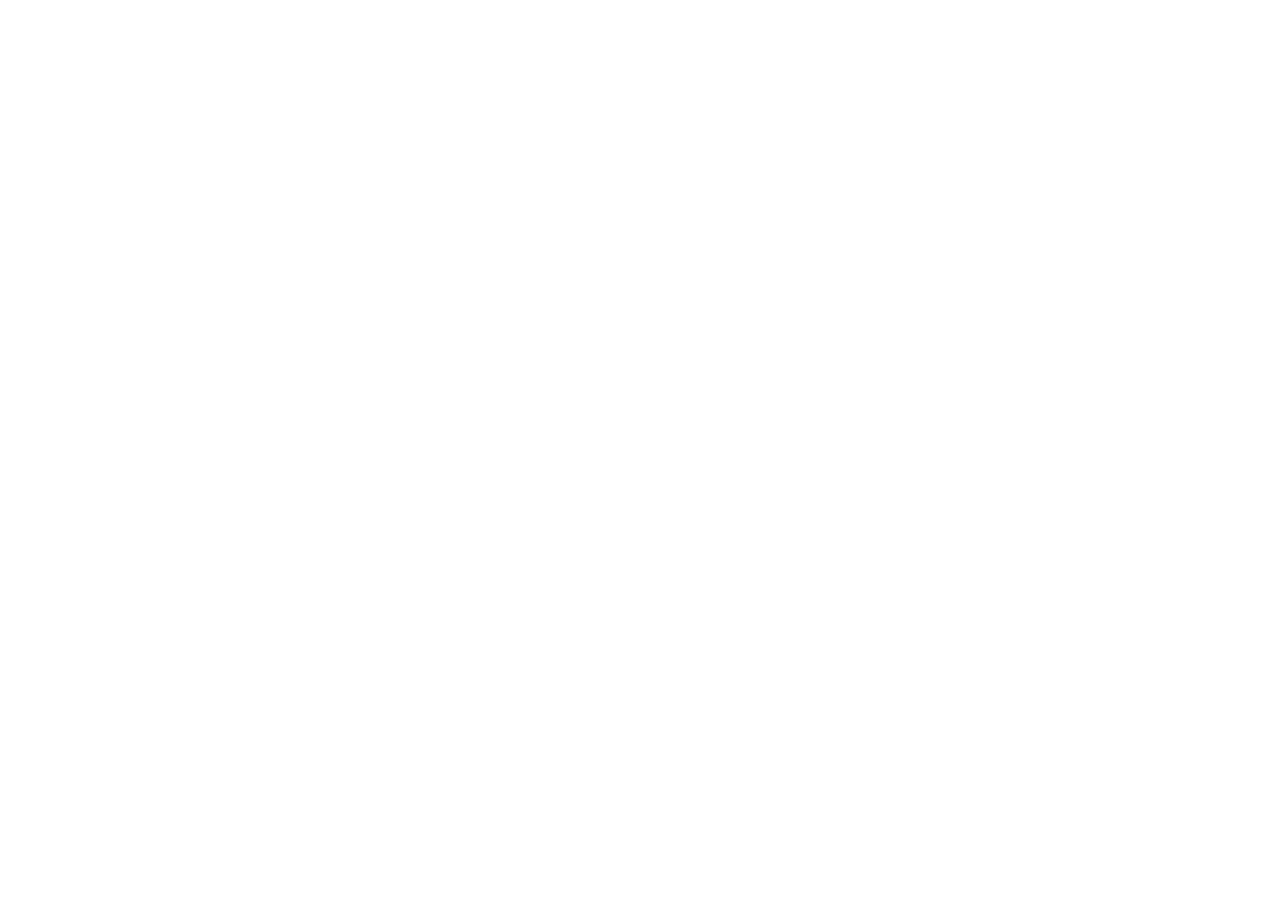
==== index.html @ b10e8067 "Configura o Projeto" ====
<!DOCTYPE html>
<html lang="en">
    <head>
    <meta charset="UTF-8">
    <meta name="viewport" content="width=device-width, initial-scale=1.0">
    <title>Document</title>

    <link href="https://cdn.jsdelivr.net/npm/bootstrap@5.3.3/dist/css/bootstrap.min.css" rel="stylesheet" integrity="sha384-QWTKZyjpPEjISv5WaRU9OFeRpok6YctnYmDr5pNlyT2bRjXh0JMhjY6hW+ALEwIH" crossorigin="anonymous">
    <link rel="stylesheet" href="css/custom.css">
    </head>
    <body>

        <script src="https://cdn.jsdelivr.net/npm/bootstrap@5.3.3/dist/js/bootstrap.bundle.min.js" integrity="sha384-YvpcrYf0tY3lHB60NNkmXc5s9fDVZLESaAA55NDzOxhy9GkcIdslK1eN7N6jIeHz" crossorigin="anonymous"></script>
    </body>
</html>
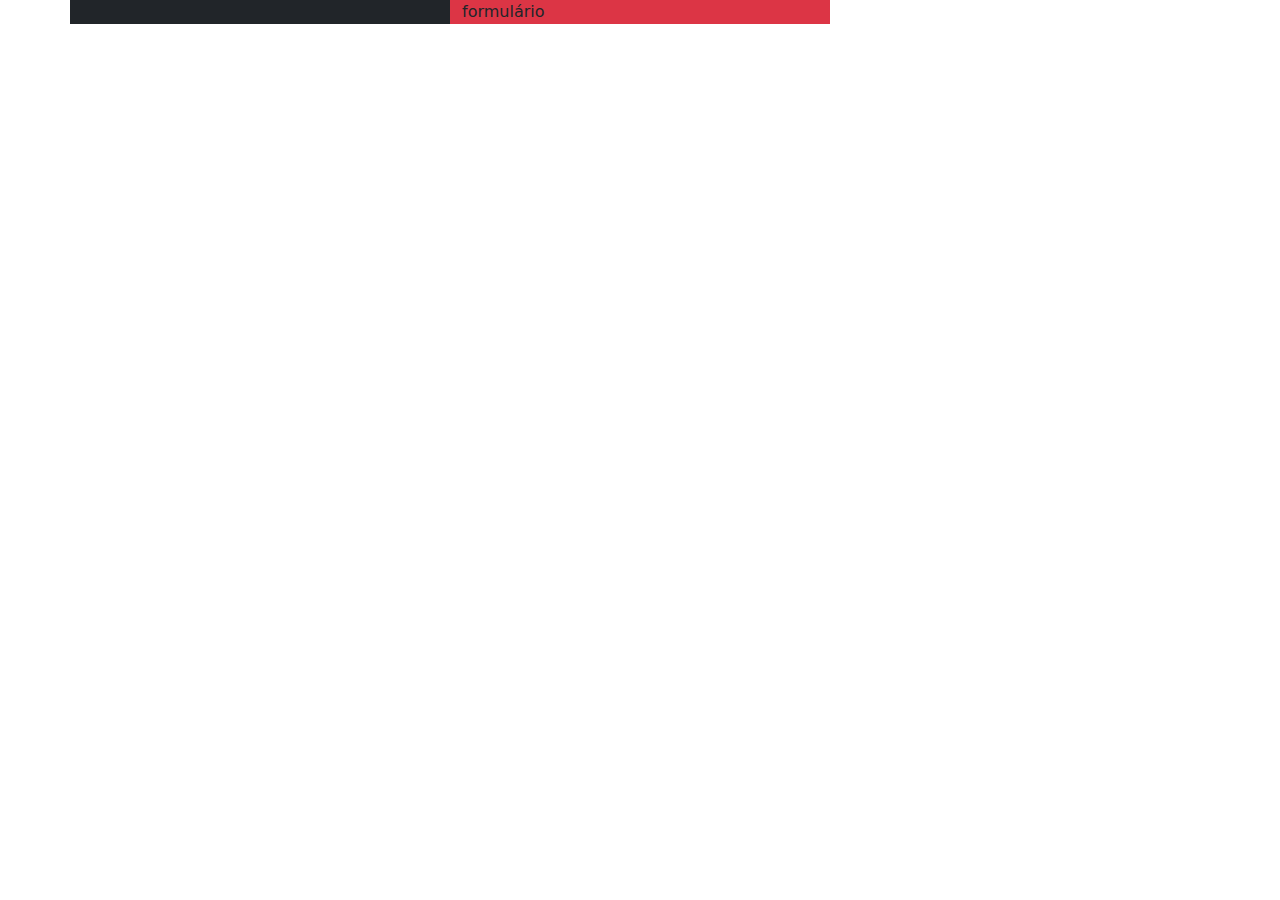
==== commit 59d1547c: "Cria a página incial da tela de login" ====
--- a/index.html
+++ b/index.html
@@ -8,8 +8,16 @@
     <link href="https://cdn.jsdelivr.net/npm/bootstrap@5.3.3/dist/css/bootstrap.min.css" rel="stylesheet" integrity="sha384-QWTKZyjpPEjISv5WaRU9OFeRpok6YctnYmDr5pNlyT2bRjXh0JMhjY6hW+ALEwIH" crossorigin="anonymous">
     <link rel="stylesheet" href="css/custom.css">
     </head>
-    <body>
+    <body class="container">
 
+        <div class="row">
+            <div class="col-md-4 bg-dark">
+                imagem
+            </div>
+            <div class="col-md-4 bg-danger">
+                formulário
+            </div>
+        </div>
         <script src="https://cdn.jsdelivr.net/npm/bootstrap@5.3.3/dist/js/bootstrap.bundle.min.js" integrity="sha384-YvpcrYf0tY3lHB60NNkmXc5s9fDVZLESaAA55NDzOxhy9GkcIdslK1eN7N6jIeHz" crossorigin="anonymous"></script>
     </body>
 </html>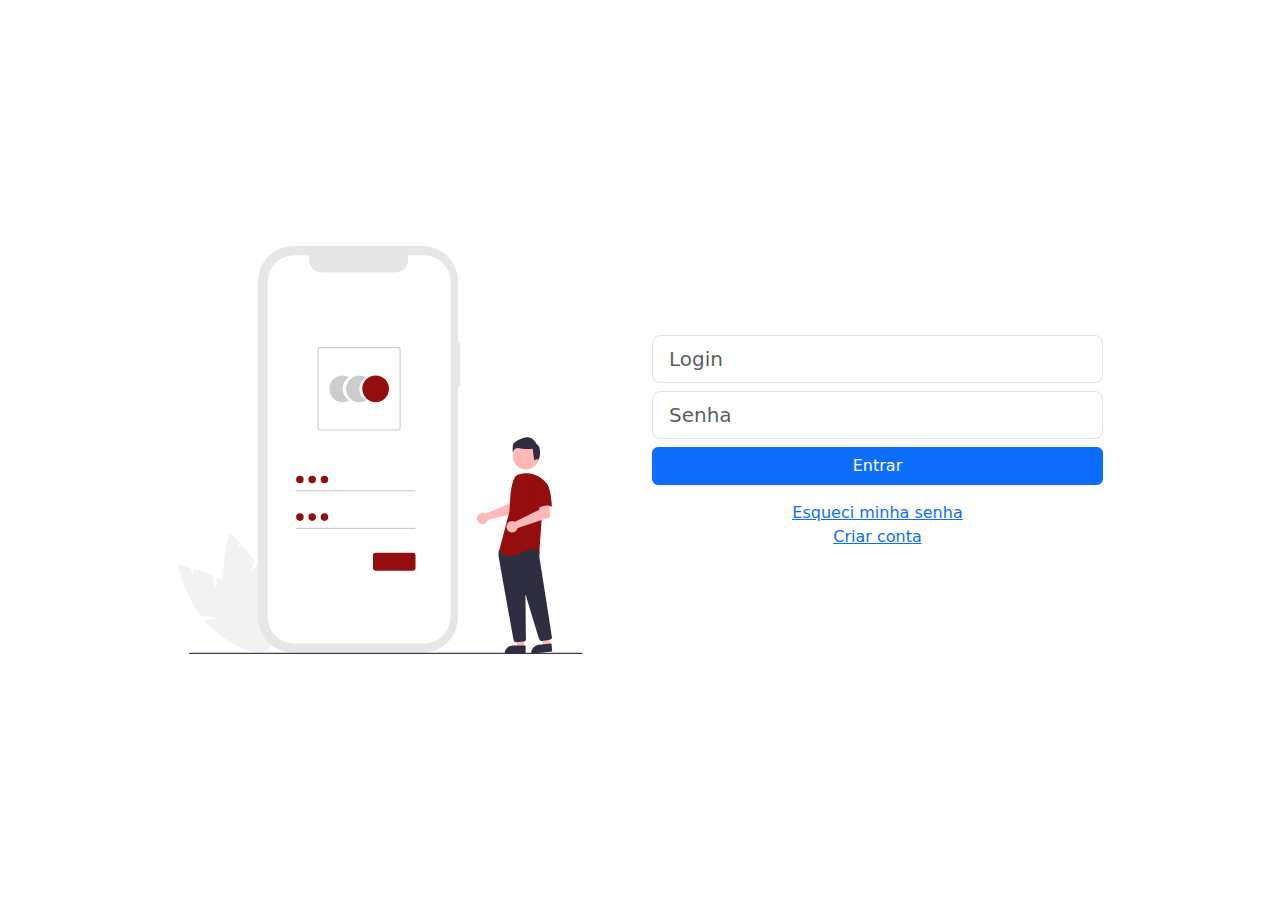
==== commit c966d677: "Termina a tela de login" ====
--- a/index.html
+++ b/index.html
@@ -8,14 +8,24 @@
     <link href="https://cdn.jsdelivr.net/npm/bootstrap@5.3.3/dist/css/bootstrap.min.css" rel="stylesheet" integrity="sha384-QWTKZyjpPEjISv5WaRU9OFeRpok6YctnYmDr5pNlyT2bRjXh0JMhjY6hW+ALEwIH" crossorigin="anonymous">
     <link rel="stylesheet" href="css/custom.css">
     </head>
-    <body class="container">
+    <body class="container login">
 
         <div class="row">
-            <div class="col-md-4 bg-dark">
-                imagem
+            <div class="col-md-5 offset-md-1">
+                <img src="img/login.svg" width="90%" alt="">
             </div>
-            <div class="col-md-4 bg-danger">
-                formulário
+            <div class="col-md-5">
+                <form action="" class="w-100">
+                    <input placeholder="Login" type="text" class="form-control form-control-lg mb-2">
+                    <input placeholder="Senha" type="text" class="form-control form-control-lg mb-2">
+
+                    <button class="btn btn-primary w-100">Entrar</button>
+
+                    <p class="text-center mt-3">
+                        <a href="">Esqueci minha senha</a> <br>
+                        <a href="">Criar conta</a>
+                    </p>
+                </form>
             </div>
         </div>
         <script src="https://cdn.jsdelivr.net/npm/bootstrap@5.3.3/dist/js/bootstrap.bundle.min.js" integrity="sha384-YvpcrYf0tY3lHB60NNkmXc5s9fDVZLESaAA55NDzOxhy9GkcIdslK1eN7N6jIeHz" crossorigin="anonymous"></script>
--- a/css/custom.css
+++ b/css/custom.css
@@ -0,0 +1,9 @@
+html, body{
+    height: 100%;
+}
+body.login div{
+    height: 100vh;
+    width: ;
+    display: flex;
+    align-items: center;
+}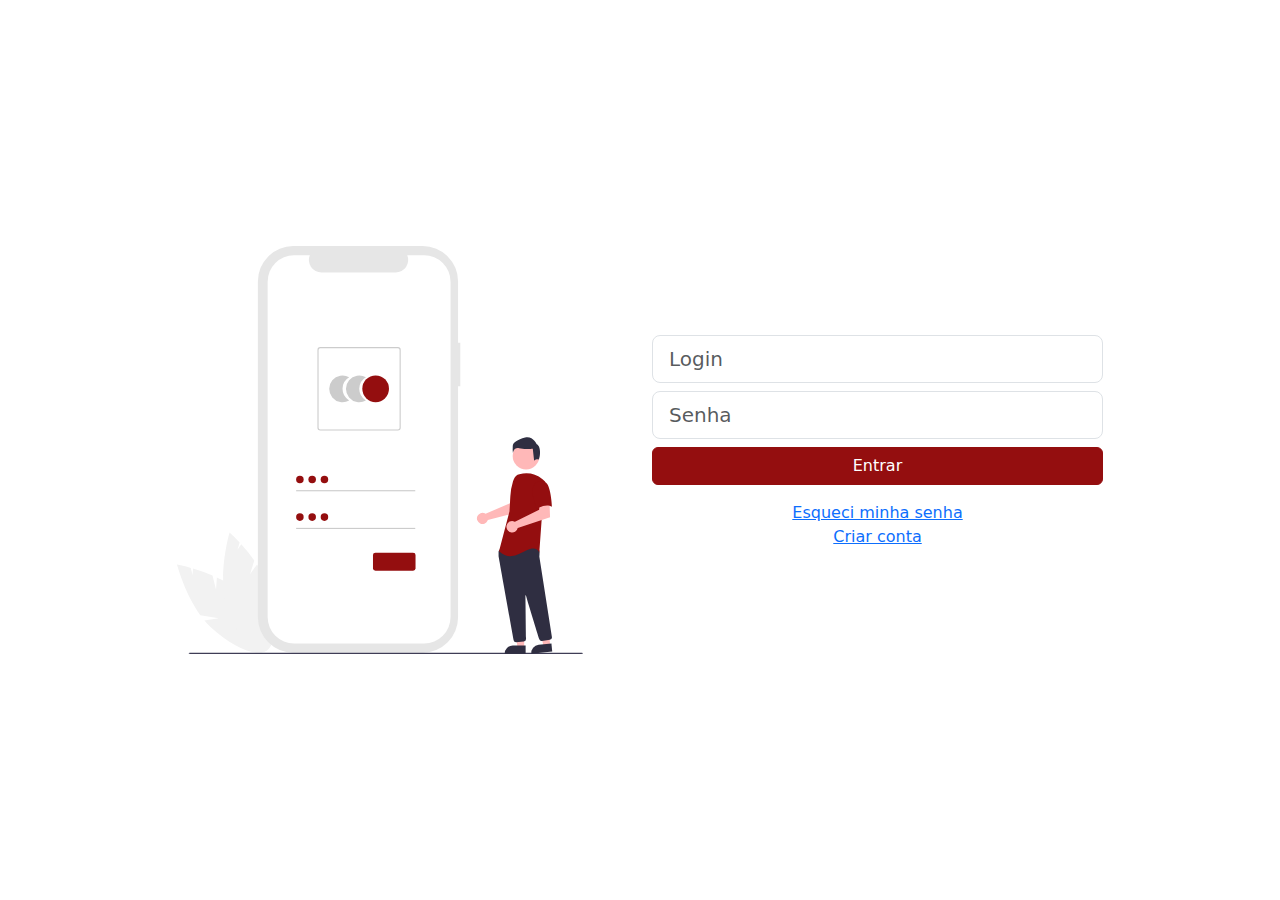
==== commit df2112bd: "Cria o menu da tela incial do usuário logado" ====
--- a/index.html
+++ b/index.html
@@ -15,11 +15,11 @@
                 <img src="img/login.svg" width="90%" alt="">
             </div>
             <div class="col-md-5">
-                <form action="" class="w-100">
+                <form action="pages/dashboard.html" class="w-100">
                     <input placeholder="Login" type="text" class="form-control form-control-lg mb-2">
-                    <input placeholder="Senha" type="text" class="form-control form-control-lg mb-2">
+                    <input placeholder="Senha" type="password" class="form-control form-control-lg mb-2">
 
-                    <button class="btn btn-primary w-100">Entrar</button>
+                    <button class="btn btn-wine w-100">Entrar</button>
 
                     <p class="text-center mt-3">
                         <a href="">Esqueci minha senha</a> <br>
--- a/css/custom.css
+++ b/css/custom.css
@@ -1,9 +1,21 @@
 html, body{
     height: 100%;
 }
+
 body.login div{
     height: 100vh;
     width: ;
     display: flex;
     align-items: center;
+}
+
+.btn-wine{
+    background-color: #940E0F;
+    color: white;
+    border: 1px solid #940E0F;
+}
+
+.btn-wine:hover{
+    background-color: #62090A;
+    color: white;
 }